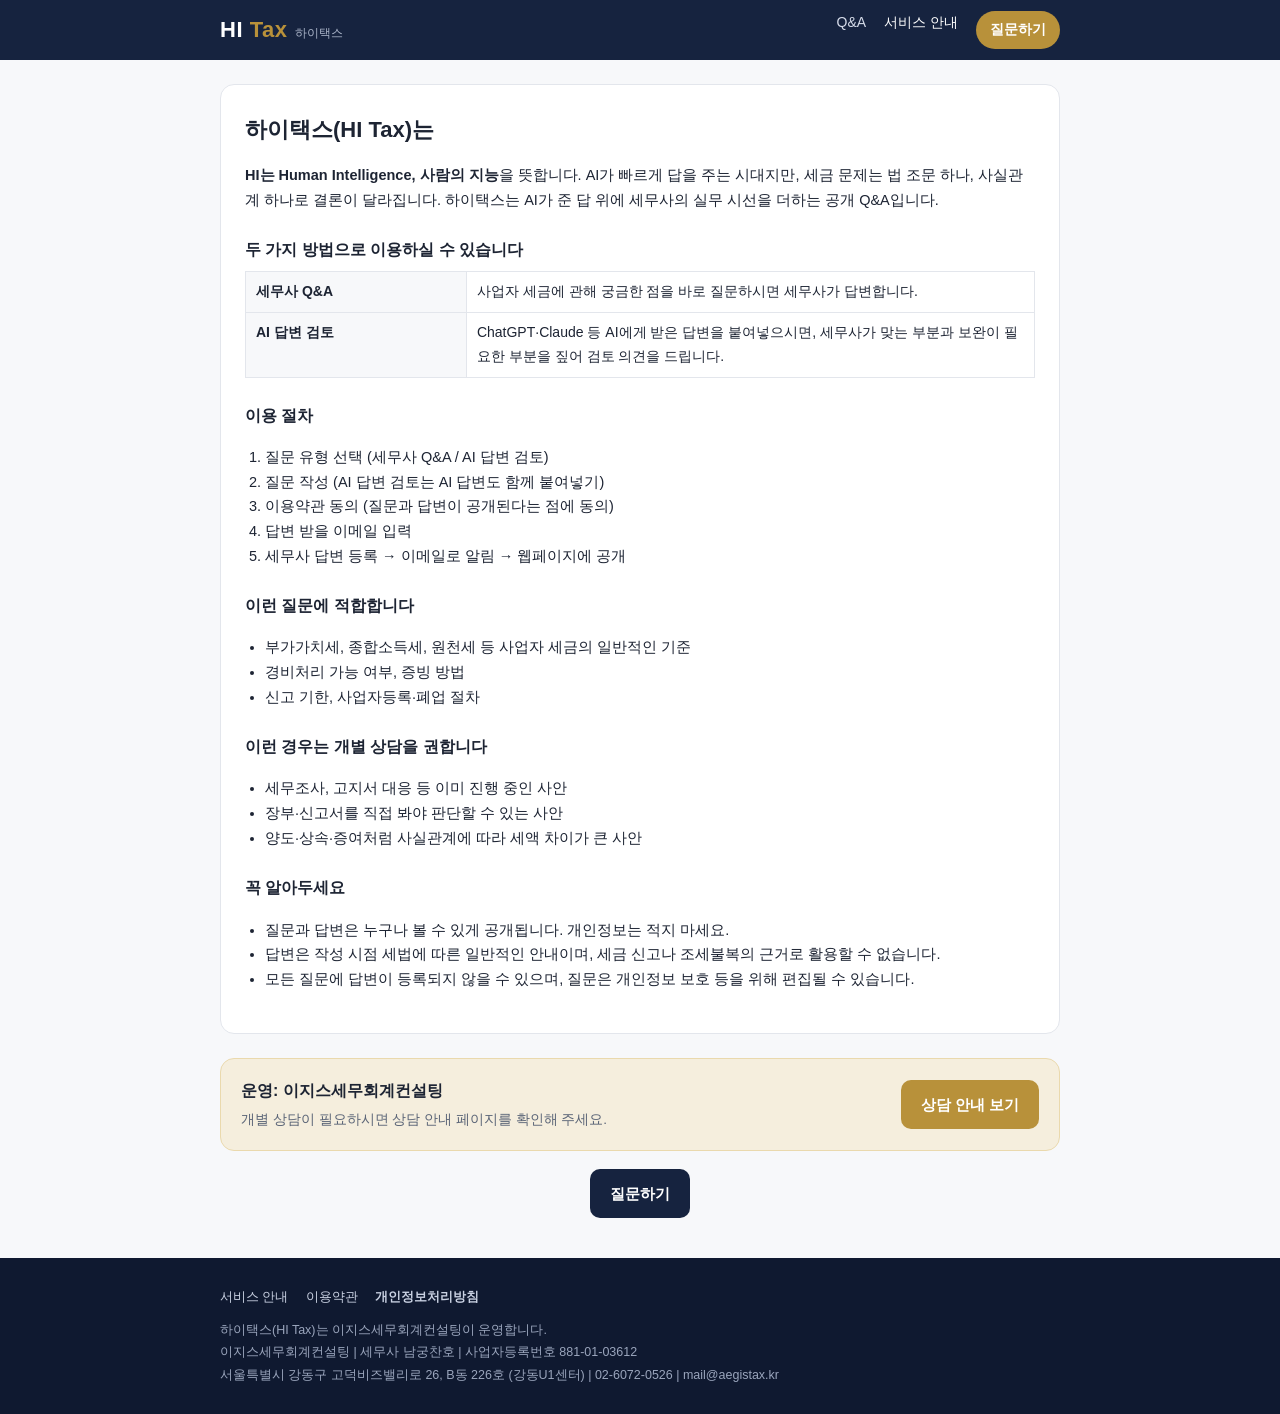
==== about.html @ eb6e1d0b "Add files via upload" ====
<!DOCTYPE html>
<html lang="ko">
<head>
<meta charset="UTF-8">
<meta name="viewport" content="width=device-width,initial-scale=1">
<title>서비스 안내 | 하이택스 HI Tax</title>
<meta name="description" content="하이택스는 사업자 세금 질문에 세무사가 답하고, AI에게 받은 세무 답변을 세무사가 검토하는 공개 Q&A 서비스입니다.">
<link rel="canonical" href="https://hitax.aegistax.kr/about.html">
<link rel="stylesheet" href="style.css">
</head>
<body>

<header class="top">
  <div class="wrap">
    <a class="logo" href="index.html"><b>HI <span>Tax</span></b><small>하이택스</small></a>
    <nav class="nav">
      <a href="index.html">Q&amp;A</a>
      <a href="about.html" class="on">서비스 안내</a>
      <a href="ask.html" class="cta">질문하기</a>
    </nav>
  </div>
</header>

<div class="wrap">
  <div class="doc">
    <h1>하이택스(HI Tax)는</h1>
    <p><b>HI는 Human Intelligence, 사람의 지능</b>을 뜻합니다. AI가 빠르게 답을 주는 시대지만, 세금 문제는 법 조문 하나, 사실관계 하나로 결론이 달라집니다. 하이택스는 AI가 준 답 위에 세무사의 실무 시선을 더하는 공개 Q&amp;A입니다.</p>

    <h3>두 가지 방법으로 이용하실 수 있습니다</h3>
    <table>
      <tr><th>세무사 Q&amp;A</th><td>사업자 세금에 관해 궁금한 점을 바로 질문하시면 세무사가 답변합니다.</td></tr>
      <tr><th>AI 답변 검토</th><td>ChatGPT·Claude 등 AI에게 받은 답변을 붙여넣으시면, 세무사가 맞는 부분과 보완이 필요한 부분을 짚어 검토 의견을 드립니다.</td></tr>
    </table>

    <h3>이용 절차</h3>
    <ol>
      <li>질문 유형 선택 (세무사 Q&amp;A / AI 답변 검토)</li>
      <li>질문 작성 (AI 답변 검토는 AI 답변도 함께 붙여넣기)</li>
      <li>이용약관 동의 (질문과 답변이 공개된다는 점에 동의)</li>
      <li>답변 받을 이메일 입력</li>
      <li>세무사 답변 등록 → 이메일로 알림 → 웹페이지에 공개</li>
    </ol>

    <h3>이런 질문에 적합합니다</h3>
    <ul>
      <li>부가가치세, 종합소득세, 원천세 등 사업자 세금의 일반적인 기준</li>
      <li>경비처리 가능 여부, 증빙 방법</li>
      <li>신고 기한, 사업자등록·폐업 절차</li>
    </ul>

    <h3>이런 경우는 개별 상담을 권합니다</h3>
    <ul>
      <li>세무조사, 고지서 대응 등 이미 진행 중인 사안</li>
      <li>장부·신고서를 직접 봐야 판단할 수 있는 사안</li>
      <li>양도·상속·증여처럼 사실관계에 따라 세액 차이가 큰 사안</li>
    </ul>

    <h3>꼭 알아두세요</h3>
    <ul>
      <li>질문과 답변은 누구나 볼 수 있게 공개됩니다. 개인정보는 적지 마세요.</li>
      <li>답변은 작성 시점 세법에 따른 일반적인 안내이며, 세금 신고나 조세불복의 근거로 활용할 수 없습니다.</li>
      <li>모든 질문에 답변이 등록되지 않을 수 있으며, 질문은 개인정보 보호 등을 위해 편집될 수 있습니다.</li>
    </ul>
  </div>

  <div class="consult">
    <div><b>운영: 이지스세무회계컨설팅</b><span>개별 상담이 필요하시면 상담 안내 페이지를 확인해 주세요.</span></div>
    <a class="btn gold" href="https://guide.aegistax.kr/">상담 안내 보기</a>
  </div>
  <div class="next" style="justify-content:center">
    <a class="btn primary" href="ask.html">질문하기</a>
  </div>
</div>

<footer>
  <div class="wrap">
    <div class="links">
      <a href="about.html">서비스 안내</a>
      <a href="terms.html">이용약관</a>
      <a href="privacy.html"><b>개인정보처리방침</b></a>
    </div>
    하이택스(HI Tax)는 이지스세무회계컨설팅이 운영합니다.<br>
    이지스세무회계컨설팅 | 세무사 남궁찬호 | 사업자등록번호 881-01-03612<br>
    서울특별시 강동구 고덕비즈밸리로 26, B동 226호 (강동U1센터) | 02-6072-0526 | mail@aegistax.kr
  </div>
</footer>
</body>
</html>
---- style.css ----
/* 하이택스 HI Tax — 공통 스타일 */
:root{
  --navy:#16233f; --navy-2:#24365e; --gold:#b8913a; --gold-soft:#f5eedd;
  --ink:#1d2433; --sub:#5b6577; --line:#e3e6ec; --bg:#f7f8fa; --white:#fff;
  --ai:#3c6fd8; --ai-soft:#e9f0fd; --hi:#b8913a; --hi-soft:#f8f1e1;
  --radius:14px;
}
*{box-sizing:border-box}
[hidden]{display:none!important}
html,body{margin:0;padding:0}
body{font-family:"Pretendard","Noto Sans KR",-apple-system,BlinkMacSystemFont,"Apple SD Gothic Neo","Malgun Gothic",sans-serif;
  color:var(--ink);background:var(--bg);line-height:1.7;font-size:16px;-webkit-font-smoothing:antialiased}
a{color:inherit}
.wrap{max-width:880px;margin:0 auto;padding:0 20px}

/* 헤더 */
.top{background:var(--navy);color:#fff}
.top .wrap{display:flex;align-items:center;justify-content:space-between;height:60px}
.logo{display:flex;align-items:baseline;gap:8px;text-decoration:none;color:#fff}
.logo b{font-size:22px;letter-spacing:.5px}
.logo b span{color:var(--gold)}
.logo small{font-size:12px;color:#aab4c8}
.nav{display:flex;gap:18px;font-size:14px}
.nav a{text-decoration:none;color:#d6dcea}
.nav a:hover,.nav a.on{color:#fff}
.nav .cta{background:var(--gold);color:#fff;padding:7px 14px;border-radius:999px;font-weight:600}

/* 히어로 */
.hero{background:linear-gradient(160deg,var(--navy) 0%,var(--navy-2) 100%);color:#fff;padding:48px 0 56px}
.hero h1{font-size:30px;line-height:1.35;margin:0 0 12px}
.hero h1 em{font-style:normal;color:var(--gold)}
.hero p{color:#c9d1e2;margin:0 0 24px;font-size:15px}
.hero .define{display:inline-block;font-size:12px;color:#c9d1e2;border:1px solid rgba(255,255,255,.25);border-radius:999px;padding:4px 12px;margin-bottom:16px}
.choice{display:grid;grid-template-columns:1fr 1fr;gap:12px;max-width:640px}
.choice a{display:block;text-decoration:none;background:#fff;color:var(--ink);border-radius:var(--radius);padding:18px}
.choice a b{display:block;font-size:17px;margin-bottom:4px}
.choice a span{font-size:13px;color:var(--sub);line-height:1.5;display:block}
.choice a.ai b{color:var(--ai)}
.choice a.hi b{color:var(--navy)}

/* 섹션 */
section{padding:36px 0}
h2{font-size:20px;margin:0 0 16px}
.muted{color:var(--sub);font-size:14px}

/* 목록 */
.toolbar{display:flex;gap:8px;flex-wrap:wrap;align-items:center;margin-bottom:16px}
.tab{border:1px solid var(--line);background:#fff;border-radius:999px;padding:6px 14px;font-size:14px;cursor:pointer;font-family:inherit}
.tab.on{background:var(--navy);color:#fff;border-color:var(--navy)}
.search{flex:1;min-width:180px;border:1px solid var(--line);border-radius:999px;padding:8px 14px;font-size:14px;font-family:inherit}
.list{display:flex;flex-direction:column;gap:10px}
.card{display:block;background:#fff;border:1px solid var(--line);border-radius:var(--radius);padding:16px 18px;text-decoration:none}
.card:hover{border-color:var(--gold)}
.card h3{font-size:16px;margin:6px 0 4px;line-height:1.45}
.card p{margin:0;font-size:14px;color:var(--sub);display:-webkit-box;-webkit-line-clamp:2;-webkit-box-orient:vertical;overflow:hidden}
.meta{font-size:12px;color:var(--sub);display:flex;gap:8px;align-items:center;flex-wrap:wrap}
.badge{display:inline-block;font-size:11px;font-weight:700;padding:2px 8px;border-radius:6px}
.badge.ai{background:var(--ai-soft);color:var(--ai)}
.badge.hi{background:var(--hi-soft);color:#8a6a22}
.badge.cat{background:#eef0f4;color:var(--sub);font-weight:500}
.empty{text-align:center;color:var(--sub);padding:30px 0;display:none}

/* 상세 */
.article{background:#fff;border:1px solid var(--line);border-radius:var(--radius);padding:26px 24px;margin-top:24px}
.article h1{font-size:23px;line-height:1.45;margin:8px 0 6px}
.block{margin-top:22px}
.block-label{font-size:13px;font-weight:700;margin-bottom:8px;display:flex;align-items:center;gap:6px}
.q-body{background:var(--bg);border-radius:10px;padding:16px;white-space:pre-line}
.ai-body{background:var(--ai-soft);border-left:4px solid var(--ai);border-radius:0 10px 10px 0;padding:16px;white-space:pre-line;font-size:15px}
.hi-body{border-left:4px solid var(--gold);padding:4px 0 4px 18px}
.hi-body h4{margin:18px 0 6px;font-size:15px}
.hi-body p{margin:0 0 10px}
.verdict{display:inline-block;font-size:13px;font-weight:700;padding:4px 10px;border-radius:8px;margin-bottom:10px}
.verdict.partial{background:#fff4e0;color:#a86400}
.verdict.ok{background:#e6f5ec;color:#1e7a44}
.verdict.wrong{background:#fde8e8;color:#b42318}
.basis{font-size:13px;color:var(--sub);background:var(--bg);border-radius:8px;padding:10px 12px;margin-top:10px}
.notice{font-size:12.5px;color:var(--sub);border-top:1px solid var(--line);margin-top:24px;padding-top:14px;line-height:1.6}
.next{display:flex;justify-content:space-between;gap:12px;margin-top:18px;align-items:center;flex-wrap:wrap}
.btn{display:inline-block;border:0;cursor:pointer;font-family:inherit;text-decoration:none;font-weight:600;border-radius:10px;padding:12px 20px;font-size:15px}
.btn.primary{background:var(--navy);color:#fff}
.btn.gold{background:var(--gold);color:#fff}
.btn.ghost{background:#fff;color:var(--navy);border:1px solid var(--line)}
.btn:disabled{opacity:.45;cursor:not-allowed}

/* 질문 폼 */
.steps{display:flex;gap:6px;margin:24px 0 18px}
.steps i{flex:1;height:4px;border-radius:4px;background:var(--line)}
.steps i.on{background:var(--gold)}
.panel{background:#fff;border:1px solid var(--line);border-radius:var(--radius);padding:24px}
.panel h2{margin-bottom:6px}
.type-pick{display:grid;grid-template-columns:1fr 1fr;gap:12px;margin-top:16px}
.type-pick label{border:2px solid var(--line);border-radius:var(--radius);padding:16px;cursor:pointer;display:block}
.type-pick input{display:none}
.type-pick input:checked + div{color:inherit}
.type-pick label.sel{border-color:var(--gold);background:var(--gold-soft)}
.type-pick b{display:block;font-size:16px;margin-bottom:4px}
.type-pick span{font-size:13px;color:var(--sub);line-height:1.5;display:block}
.field{margin-top:16px}
.field label{display:block;font-weight:600;font-size:14px;margin-bottom:6px}
.field label small{font-weight:400;color:var(--sub)}
.field input[type=text],.field input[type=email],.field select,.field textarea{width:100%;border:1px solid var(--line);border-radius:10px;padding:11px 12px;font-size:15px;font-family:inherit;background:#fff}
.field textarea{min-height:150px;resize:vertical}
.field .hint{font-size:12.5px;color:var(--sub);margin-top:4px}
.warn{background:#fff8e6;border:1px solid #f1dfae;border-radius:10px;padding:12px 14px;font-size:13.5px;margin-top:14px}
.agree{border:1px solid var(--line);border-radius:10px;padding:14px;margin-top:14px}
.agree .box{max-height:150px;overflow:auto;font-size:13px;color:var(--sub);background:var(--bg);border-radius:8px;padding:10px 12px;margin:8px 0;line-height:1.6}
.agree label{display:flex;gap:8px;align-items:flex-start;font-weight:600;font-size:14px;cursor:pointer}
.agree input{margin-top:5px;width:17px;height:17px;flex:none}
.agree a{font-size:13px;color:var(--ai)}
.nav-btns{display:flex;justify-content:space-between;margin-top:22px;gap:10px}
.counter{text-align:right;font-size:12px;color:var(--sub)}
.err{color:#b42318;font-size:13px;margin-top:8px;display:none}
.done{text-align:center;padding:30px 10px}
.done .icon{font-size:42px}
.hp{position:absolute;left:-9999px}

/* 문서(약관) */
.doc{background:#fff;border:1px solid var(--line);border-radius:var(--radius);padding:26px 24px;margin:24px 0}
.doc h1{font-size:22px;margin:0 0 4px}
.doc h3{font-size:16px;margin:24px 0 6px}
.doc p,.doc li{font-size:14.5px}
.doc ol,.doc ul{padding-left:20px}
.doc table{border-collapse:collapse;width:100%;font-size:14px;margin:8px 0}
.doc th,.doc td{border:1px solid var(--line);padding:8px 10px;text-align:left;vertical-align:top}
.doc th{background:var(--bg);width:28%}

/* 상담 배너 */
.consult{background:var(--gold-soft);border:1px solid #ead9ad;border-radius:var(--radius);padding:18px 20px;margin-top:20px;display:flex;justify-content:space-between;align-items:center;gap:12px;flex-wrap:wrap}
.consult b{display:block}
.consult span{font-size:13.5px;color:var(--sub)}

/* 푸터 */
footer{background:#0f1930;color:#9aa5bc;font-size:12.5px;padding:28px 0;margin-top:40px;line-height:1.8}
footer a{color:#c9d1e2;text-decoration:none;margin-right:14px}
footer .links{margin-bottom:10px}

@media (max-width:640px){
  .hero h1{font-size:24px}
  .choice,.type-pick{grid-template-columns:1fr}
  .nav a:not(.cta){display:none}
  .article,.panel,.doc{padding:20px 16px}
}
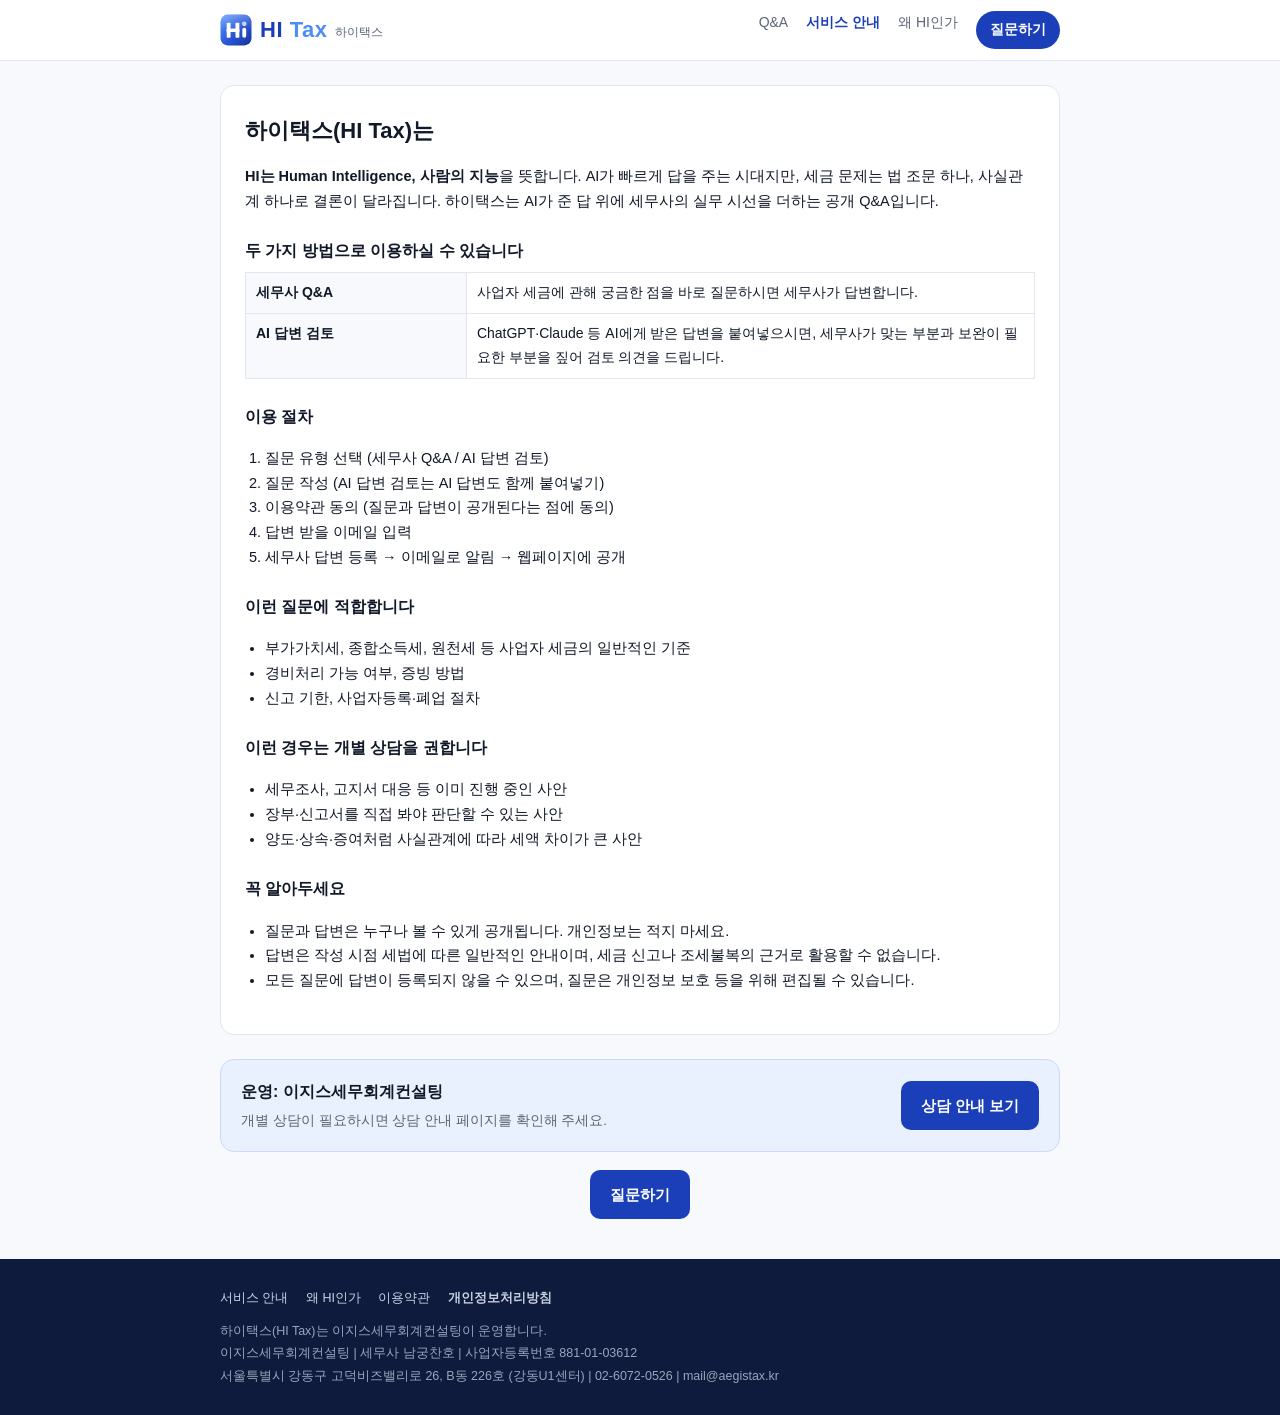
==== commit 2a664933: "Add files via upload" ====
--- a/about.html
+++ b/about.html
@@ -5,18 +5,24 @@
 <meta name="viewport" content="width=device-width,initial-scale=1">
 <title>서비스 안내 | 하이택스 HI Tax</title>
 <meta name="description" content="하이택스는 사업자 세금 질문에 세무사가 답하고, AI에게 받은 세무 답변을 세무사가 검토하는 공개 Q&A 서비스입니다.">
-<link rel="canonical" href="https://hitax.aegistax.kr/about.html">
+<link rel="canonical" href="https://hitax.io.kr/about.html">
+<link rel="icon" href="/favicon.ico" sizes="any">
+<link rel="icon" href="/favicon.svg" type="image/svg+xml">
+<link rel="apple-touch-icon" href="/apple-touch-icon.png">
+<meta property="og:image" content="https://hitax.io.kr/og-image.png">
+<meta property="og:site_name" content="하이택스 HI Tax">
 <link rel="stylesheet" href="style.css">
 </head>
 <body>
 
 <header class="top">
   <div class="wrap">
-    <a class="logo" href="index.html"><b>HI <span>Tax</span></b><small>하이택스</small></a>
+    <a class="logo" href="index.html"><img src="assets/logo/hitax-symbol.svg" alt="" width="32" height="32"><b>HI <span>Tax</span></b><small>하이택스</small></a>
     <nav class="nav">
       <a href="index.html">Q&amp;A</a>
       <a href="about.html" class="on">서비스 안내</a>
-      <a href="ask.html" class="cta">질문하기</a>
+      <a href="why-ai.html">왜 HI인가</a>
+      <a href="index.html#ask" class="cta">질문하기</a>
     </nav>
   </div>
 </header>
@@ -68,7 +74,7 @@
     <a class="btn gold" href="https://guide.aegistax.kr/">상담 안내 보기</a>
   </div>
   <div class="next" style="justify-content:center">
-    <a class="btn primary" href="ask.html">질문하기</a>
+    <a class="btn primary" href="index.html#ask">질문하기</a>
   </div>
 </div>
 
@@ -76,6 +82,7 @@
   <div class="wrap">
     <div class="links">
       <a href="about.html">서비스 안내</a>
+      <a href="why-ai.html">왜 HI인가</a>
       <a href="terms.html">이용약관</a>
       <a href="privacy.html"><b>개인정보처리방침</b></a>
     </div>
--- a/style.css
+++ b/style.css
@@ -1,8 +1,9 @@
 /* 하이택스 HI Tax — 공통 스타일 */
 :root{
-  --navy:#16233f; --navy-2:#24365e; --gold:#b8913a; --gold-soft:#f5eedd;
-  --ink:#1d2433; --sub:#5b6577; --line:#e3e6ec; --bg:#f7f8fa; --white:#fff;
-  --ai:#3c6fd8; --ai-soft:#e9f0fd; --hi:#b8913a; --hi-soft:#f8f1e1;
+  /* 2안 신뢰 블루 */
+  --navy:#1B3FB8; --navy-2:#2A4FCC; --gold:#4C8DF6; --gold-soft:#EAF1FE;
+  --ink:#111827; --sub:#5b6577; --line:#e2e7ef; --bg:#F7F9FC; --white:#fff;
+  --ai:#5B6B8C; --ai-soft:#EEF1F6; --hi:#1B3FB8; --hi-soft:#DCE8FD;
   --radius:14px;
 }
 *{box-sizing:border-box}
@@ -14,16 +15,17 @@
 .wrap{max-width:880px;margin:0 auto;padding:0 20px}
 
 /* 헤더 */
-.top{background:var(--navy);color:#fff}
+.top{background:#fff;color:var(--ink);border-bottom:1px solid var(--line)}
 .top .wrap{display:flex;align-items:center;justify-content:space-between;height:60px}
-.logo{display:flex;align-items:baseline;gap:8px;text-decoration:none;color:#fff}
+.logo{display:flex;align-items:center;gap:8px;text-decoration:none;color:var(--navy)}
 .logo b{font-size:22px;letter-spacing:.5px}
 .logo b span{color:var(--gold)}
-.logo small{font-size:12px;color:#aab4c8}
+.logo small{font-size:12px;color:var(--sub);margin-top:4px}
+.logo img{display:block;width:32px;height:32px}
 .nav{display:flex;gap:18px;font-size:14px}
-.nav a{text-decoration:none;color:#d6dcea}
-.nav a:hover,.nav a.on{color:#fff}
-.nav .cta{background:var(--gold);color:#fff;padding:7px 14px;border-radius:999px;font-weight:600}
+.nav a{text-decoration:none;color:var(--sub)}
+.nav a:hover,.nav a.on{color:var(--navy);font-weight:600}
+.nav .cta{background:var(--navy);color:#fff !important;padding:7px 14px;border-radius:999px;font-weight:600}
 
 /* 히어로 */
 .hero{background:linear-gradient(160deg,var(--navy) 0%,var(--navy-2) 100%);color:#fff;padding:48px 0 56px}
@@ -56,7 +58,7 @@
 .meta{font-size:12px;color:var(--sub);display:flex;gap:8px;align-items:center;flex-wrap:wrap}
 .badge{display:inline-block;font-size:11px;font-weight:700;padding:2px 8px;border-radius:6px}
 .badge.ai{background:var(--ai-soft);color:var(--ai)}
-.badge.hi{background:var(--hi-soft);color:#8a6a22}
+.badge.hi{background:var(--hi-soft);color:var(--hi)}
 .badge.cat{background:#eef0f4;color:var(--sub);font-weight:500}
 .empty{text-align:center;color:var(--sub);padding:30px 0;display:none}
 
@@ -79,7 +81,7 @@
 .next{display:flex;justify-content:space-between;gap:12px;margin-top:18px;align-items:center;flex-wrap:wrap}
 .btn{display:inline-block;border:0;cursor:pointer;font-family:inherit;text-decoration:none;font-weight:600;border-radius:10px;padding:12px 20px;font-size:15px}
 .btn.primary{background:var(--navy);color:#fff}
-.btn.gold{background:var(--gold);color:#fff}
+.btn.gold{background:var(--navy);color:#fff}
 .btn.ghost{background:#fff;color:var(--navy);border:1px solid var(--line)}
 .btn:disabled{opacity:.45;cursor:not-allowed}
 
@@ -126,12 +128,12 @@
 .doc th{background:var(--bg);width:28%}
 
 /* 상담 배너 */
-.consult{background:var(--gold-soft);border:1px solid #ead9ad;border-radius:var(--radius);padding:18px 20px;margin-top:20px;display:flex;justify-content:space-between;align-items:center;gap:12px;flex-wrap:wrap}
+.consult{background:var(--gold-soft);border:1px solid #C9DAFC;border-radius:var(--radius);padding:18px 20px;margin-top:20px;display:flex;justify-content:space-between;align-items:center;gap:12px;flex-wrap:wrap}
 .consult b{display:block}
 .consult span{font-size:13.5px;color:var(--sub)}
 
 /* 푸터 */
-footer{background:#0f1930;color:#9aa5bc;font-size:12.5px;padding:28px 0;margin-top:40px;line-height:1.8}
+footer{background:#0E1B3D;color:#9aa5bc;font-size:12.5px;padding:28px 0;margin-top:40px;line-height:1.8}
 footer a{color:#c9d1e2;text-decoration:none;margin-right:14px}
 footer .links{margin-bottom:10px}
 
@@ -141,3 +143,85 @@
   .nav a:not(.cta){display:none}
   .article,.panel,.doc{padding:20px 16px}
 }
+
+
+/* 홈: 채팅형 질문 박스 */
+.hero2{background:#fff;padding:70px 0 40px;text-align:center}
+.hero2 h1{font-size:34px;line-height:1.3;margin:0 0 10px;letter-spacing:-.5px;color:var(--ink)}
+.hero2 h1 em{font-style:normal;color:var(--navy)}
+.hero2 .lead{color:var(--sub);font-size:16px;margin:0 0 28px}
+.chatbox{max-width:760px;margin:0 auto;text-align:left;scroll-margin-top:30px}
+.cb-main{background:#fff;border:1px solid var(--line);border-radius:22px;box-shadow:0 8px 28px rgba(27,63,184,.08);padding:16px 16px 10px;transition:border-color .2s,box-shadow .2s}
+.cb-main:focus-within{border-color:#8FB4F9;box-shadow:0 8px 28px rgba(27,63,184,.12)}
+.cb-main textarea{width:100%;border:0;outline:none;resize:none;font-size:17px;line-height:1.6;font-family:inherit;color:var(--ink);background:transparent;min-height:84px;padding:4px 6px}
+.cb-main textarea::placeholder{color:#9aa2b1}
+.cb-ai{border-top:1px dashed var(--line);margin-top:6px;padding-top:8px}
+.cb-ai-head{font-size:13px;font-weight:700;color:var(--ai);display:flex;justify-content:space-between;align-items:center;padding:0 6px}
+.cb-ai textarea{min-height:100px;font-size:15px;background:var(--ai-soft);border-radius:12px;padding:10px 12px;margin-top:6px}
+.cb-x{border:0;background:none;color:var(--sub);cursor:pointer;font-size:14px}
+.cb-bar{display:flex;justify-content:space-between;align-items:center;margin-top:6px}
+.cb-mode{border:1px solid var(--line);background:#fff;border-radius:999px;padding:7px 14px;font-size:13.5px;color:var(--sub);cursor:pointer;font-family:inherit}
+.cb-mode:hover{border-color:var(--ai);color:var(--ai)}
+.cb-mode.on{background:var(--ai-soft);border-color:var(--ai);color:var(--ai);font-weight:600}
+.cb-send{width:44px;height:44px;border-radius:14px;border:0;background:#eef0f4;color:var(--sub);font-size:20px;cursor:pointer;transition:background .2s}
+.cb-main:focus-within .cb-send,.cb-send:hover{background:var(--navy);color:#fff}
+.cb-send:disabled{opacity:.5}
+.cb-more{background:#fff;border:1px solid var(--line);border-radius:18px;padding:16px;margin-top:10px;animation:cbIn .25s ease}
+@keyframes cbIn{from{opacity:0;transform:translateY(-6px)}to{opacity:1;transform:none}}
+.cb-more input[type=email]{width:100%;border:1px solid var(--line);border-radius:12px;padding:12px 14px;font-size:16px;font-family:inherit}
+.cb-more input[type=email]:focus{outline:none;border-color:var(--gold)}
+.cb-agree{display:flex;gap:8px;align-items:flex-start;font-size:14px;margin-top:12px;cursor:pointer;line-height:1.55}
+.cb-agree input{width:18px;height:18px;margin-top:2px;flex:none;accent-color:var(--navy)}
+.cb-agree a{color:var(--ai)}
+.cb-sub{padding-left:26px;font-size:12.5px;color:var(--sub)}
+.cb-sub label{display:flex;gap:6px;align-items:center;margin-top:4px;cursor:pointer}
+.cb-sub input{width:14px;height:14px;accent-color:var(--navy)}
+.cb-sub details{margin-top:4px;line-height:1.7}
+.cb-sub summary{cursor:pointer}
+.cb-submit{width:100%;margin-top:14px;border-radius:12px;padding:13px}
+.chatbox .err{margin-top:10px;text-align:center}
+.cb-warn{font-size:12.5px;color:#9aa2b1;text-align:center;margin:10px 0 0}
+.chips{display:flex;gap:8px;justify-content:center;flex-wrap:wrap;margin-top:18px}
+.chips button{border:1px solid var(--line);background:#f6f7f9;border-radius:10px;padding:8px 14px;font-size:14px;color:var(--ink);cursor:pointer;font-family:inherit}
+.chips button:hover{background:#fff;border-color:var(--gold)}
+.chips button[data-ai]{color:var(--ai)}
+.chatbox.done{background:#fff;border:1px solid var(--line);border-radius:22px;box-shadow:0 8px 28px rgba(27,63,184,.08);text-align:center;padding:36px 20px}
+.chatbox.done .icon{font-size:40px}
+.chatbox.done h2{margin:6px 0}
+.hero2 + section{background:var(--bg)}
+@media (max-width:640px){
+  .hero2{padding:44px 0 28px}
+  .hero2 h1{font-size:25px}
+  .hero2 .lead{font-size:14.5px}
+  .cb-main{border-radius:18px;padding:12px 12px 8px}
+}
+
+/* 홈: 왜 HI인가 */
+.why{background:#fff;padding:56px 0;border-top:1px solid var(--line)}
+.why-kicker{margin:0 0 6px;font-size:13px;font-weight:700;color:var(--navy);letter-spacing:.5px}
+.why h2{font-size:26px;margin:0 0 10px;line-height:1.35}
+.why-lead{color:var(--sub);margin:0 0 24px;font-size:15.5px}
+.why-lead b{color:var(--ink)}
+.why-grid{display:grid;grid-template-columns:repeat(2,minmax(0,1fr));gap:12px}
+.why-card{background:var(--bg);border:1px solid var(--line);border-radius:var(--radius);padding:18px}
+.why-card b{display:block;font-size:16px;margin-bottom:6px}
+.why-card span{font-size:14px;color:var(--sub);line-height:1.6}
+.why-more{display:flex;gap:10px;margin-top:20px;flex-wrap:wrap}
+@media (max-width:640px){.why-grid{grid-template-columns:1fr}.why h2{font-size:21px}}
+
+/* 왜 HI인가 페이지 */
+.essay{background:#fff;border:1px solid var(--line);border-radius:var(--radius);padding:34px 30px;margin:24px 0}
+.essay h1{font-size:28px;line-height:1.4;margin:0 0 10px}
+.essay .lead{font-size:16.5px;color:var(--sub);margin:0 0 8px}
+.essay h2{font-size:20px;margin:36px 0 10px;padding-top:26px;border-top:1px solid var(--line)}
+.essay h2 .n{color:var(--navy);margin-right:8px}
+.essay p,.essay li{font-size:15.5px;line-height:1.85}
+.essay .ex{background:var(--bg);border-radius:10px;padding:14px 16px;font-size:14.5px;margin:12px 0}
+.essay .ex b{color:var(--navy)}
+.essay .compare{display:grid;grid-template-columns:1fr 1fr;gap:12px;margin:14px 0}
+.essay .compare div{border:1px solid var(--line);border-radius:10px;padding:16px}
+.essay .compare div.hi{border-color:var(--navy);background:var(--hi-soft)}
+.essay .compare b{display:block;margin-bottom:6px}
+.essay .compare ul{margin:0;padding-left:18px;font-size:14.5px}
+.essay .note{font-size:13px;color:var(--sub);border-top:1px solid var(--line);margin-top:30px;padding-top:14px}
+@media (max-width:640px){.essay{padding:22px 18px}.essay h1{font-size:22px}.essay .compare{grid-template-columns:1fr}}
